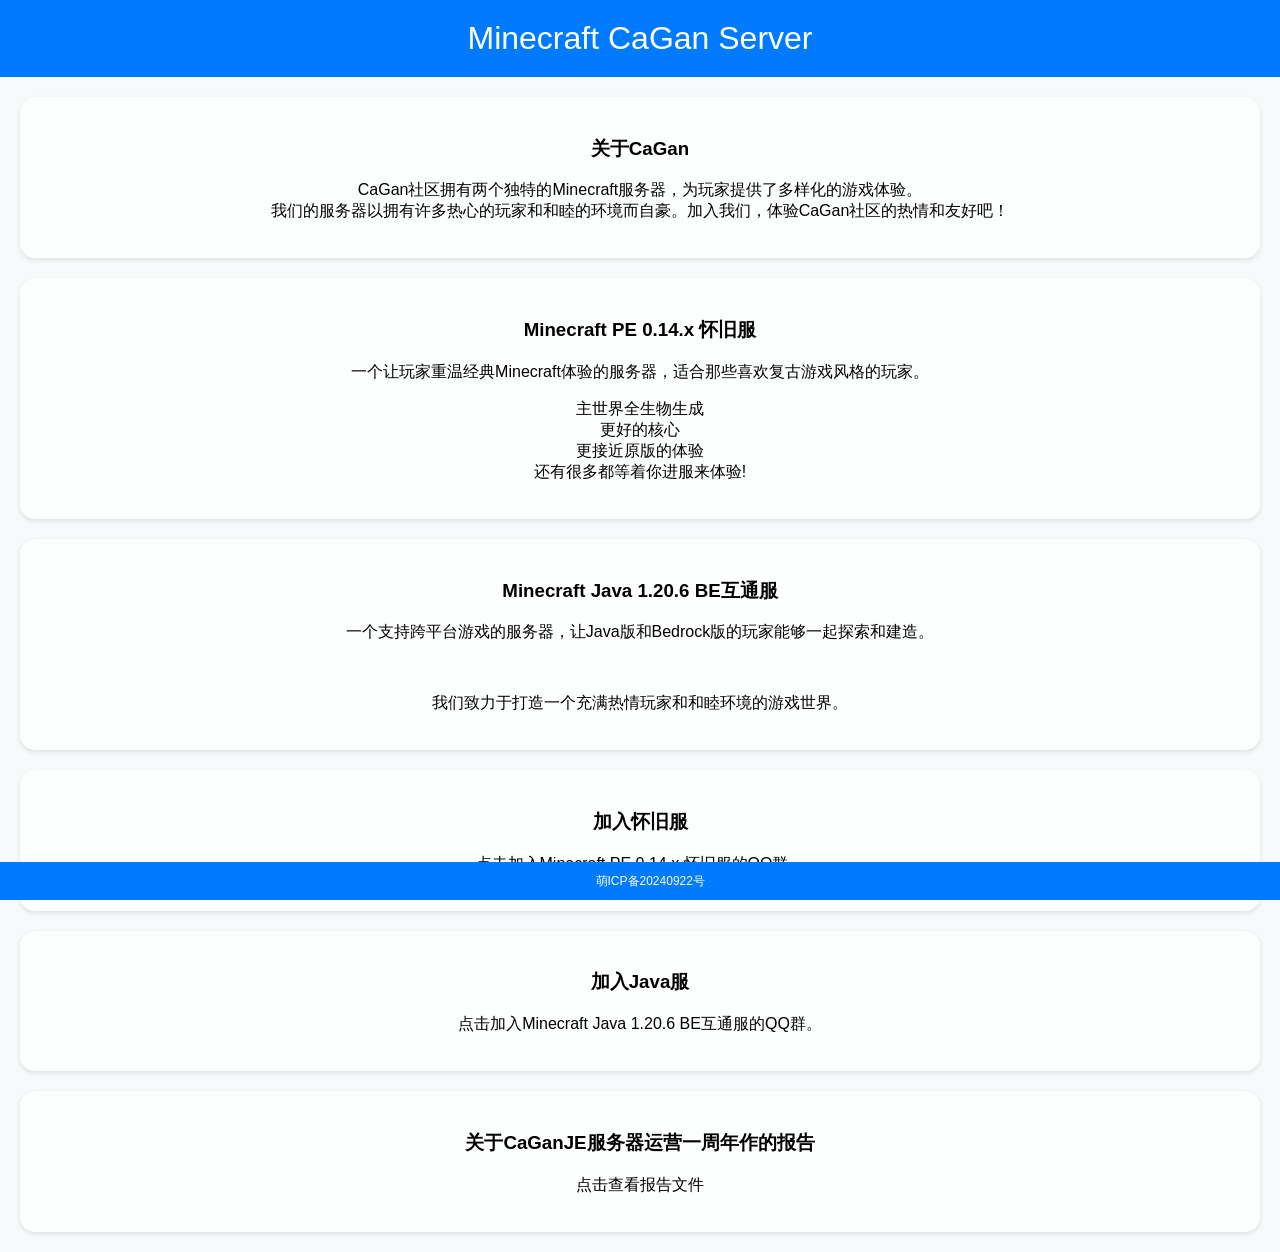
==== index.html @ d25e3eae "更新 index.html" ====
<!DOCTYPE html>
<html lang="zh">
  <head>
    <meta charset="UTF-8" />
    <meta
      name="keywords"
      content="CaGan
   ,CaGan官网,Minecraft,我的世界,Minecraft0.14,Minecraft1.20"
    />
    <meta
      name="description"
      content="Minecraft 0.14 1.20CaGan服务器官网! QQ群626057534"
    />
    <meta name="author" content="Cake(3428353923)" />
    <title>Minecraft CaGan Server!</title>
    <meta name="viewport" content="width=device-width, initial-scale=1.0" />
    <style>
      body,
      html {
        margin: 0;
        padding: 0;
        font-family: "Arial", sans-serif;
        background: #f8f9fa;
      }
      .header {
        text-align: center;
        padding: 20px 10px;
        background-color: #007bff;
        color: white;
        font-size: 2em;
        transition: transform 0.3s ease;
        margin-bottom: 20px;
      }
      .header:hover {
        transform: scale(1.05);
      }
      .card-container {
        display: flex;
        flex-direction: column;
        align-items: center;
        padding: 0 10px;
      }
      .card {
        width: calc(100% - 20px); /* 减去左右padding */
        margin-bottom: 20px; /* 卡片之间的距离 */
        border-radius: 15px;
        overflow: hidden;
        background-size: cover;
        background-position: center;
        transition: transform 0.3s ease, box-shadow 0.3s ease;
        box-shadow: 0 2px 5px rgba(0, 0, 0, 0.1);
      }
      .card:hover {
        transform: translateY(-5px);
        box-shadow: 0 6px 12px rgba(0, 0, 0, 0.2);
      }
      .card-content {
        padding: 20px;
        background-color: rgba(255, 255, 255, 0.8);
        border-radius: 15px;
        text-align: center;
      }
      .footer {
        width: 100%;
        text-align: center;
        padding: 10px 0;
        background: #007bff;
        color: white;
        position: fixed;
        bottom: 0;
        left: 0;
      }
      .footer p {
        margin: 0;
        font-size: 0.8em;
      }
    </style>
  </head>
  <body>
    <div class="header">Minecraft CaGan Server</div>
    <div class="card-container">
      <div class="card" style="background-image: url('1.png')">
        <div class="card-content">
          <h3 class="card-title">关于CaGan</h3>
          <p>
            CaGan社区拥有两个独特的Minecraft服务器，为玩家提供了多样化的游戏体验。
            <br />
            我们的服务器以拥有许多热心的玩家和和睦的环境而自豪。加入我们，体验CaGan社区的热情和友好吧！
          </p>
        </div>
      </div>
      <div class="card" style="background-image: url('2.png')">
        <div class="card-content">
          <h3 class="card-title">Minecraft PE 0.14.x 怀旧服</h3>
          <p>
            一个让玩家重温经典Minecraft体验的服务器，适合那些喜欢复古游戏风格的玩家。
          </p>
          <p>
            主世界全生物生成
            <br />
            更好的核心
            <br />
            更接近原版的体验
            <br />
            还有很多都等着你进服来体验!
          </p>
        </div>
      </div>
      <div class="card" style="background-image: url('3.png')">
        <div class="card-content">
          <h3 class="card-title">Minecraft Java 1.20.6 BE互通服</h3>
          <p>
            一个支持跨平台游戏的服务器，让Java版和Bedrock版的玩家能够一起探索和建造。
          </p>
          <br />
          <p>我们致力于打造一个充满热情玩家和和睦环境的游戏世界。</p>
        </div>
      </div>
      <div
        class="card"
        onclick="window.open('https://qm.qq.com/q/kLUZyuHzhe', '_blank')"
        style="cursor: pointer"
        style="background-image: url('4.png')"
      >
        <div class="card-content">
          <h3 class="card-title">加入怀旧服</h3>
          <p>点击加入Minecraft PE 0.14.x 怀旧服的QQ群。</p>
        </div>
      </div>
      <div
        class="card"
        onclick="window.open('https://qm.qq.com/q/yhhEUONMXu', '_blank')"
        style="cursor: pointer"
        style="background-image: url('5.png')"
      >
        <div class="card-content">
          <h3 class="card-title">加入Java服</h3>
          <p>点击加入Minecraft Java 1.20.6 BE互通服的QQ群。</p>
        </div>
      </div>
      <div
        class="card"
        onclick="window.open('https://cake233.lanzout.com/iIODA2m33fwd')"
        style="cursor: pointer"
        style="background-image: url('6.png')"
      >
        <div class="card-content">
          <h3 class="card-title">关于CaGanJE服务器运营一周年作的报告</h3>
          <p>点击查看报告文件</p>
        </div>
      </div>
    </div>
    <div class="footer">
      <a
        href="https://icp.gov.moe/?keyword=20240922"
        target="_blank"
        style="text-decoration: none"
        rel="noopener"
      >
        <img
          src="icon.png"
          style="width: 16px; height: 16px; vertical-align: middle"
        />
        <span style="color: white; font-size: 12px; vertical-align: middle"
          >萌ICP备20240922号</span
        >
      </a>
    </div>
  </body>
</html>
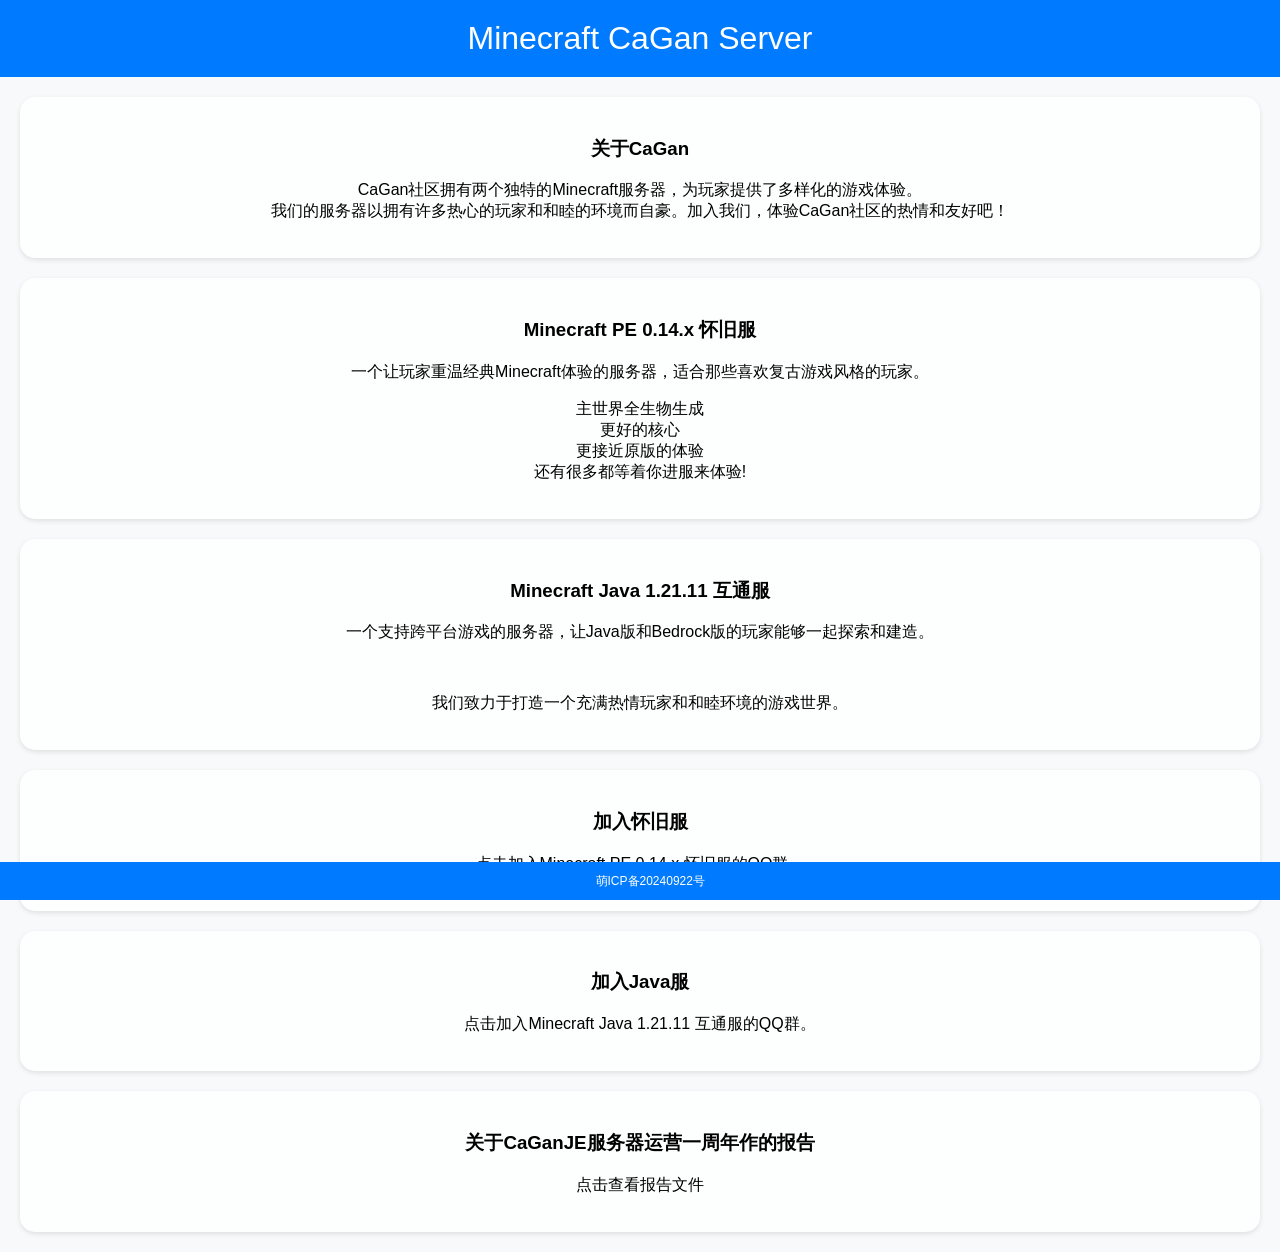
==== commit 4942059e: "Add files via upload" ====
--- a/index.html
+++ b/index.html
@@ -108,7 +108,7 @@
       </div>
       <div class="card" style="background-image: url('3.png')">
         <div class="card-content">
-          <h3 class="card-title">Minecraft Java 1.20.6 BE互通服</h3>
+          <h3 class="card-title">Minecraft Java 1.21.11 互通服</h3>
           <p>
             一个支持跨平台游戏的服务器，让Java版和Bedrock版的玩家能够一起探索和建造。
           </p>
@@ -135,7 +135,7 @@
       >
         <div class="card-content">
           <h3 class="card-title">加入Java服</h3>
-          <p>点击加入Minecraft Java 1.20.6 BE互通服的QQ群。</p>
+          <p>点击加入Minecraft Java 1.21.11 互通服的QQ群。</p>
         </div>
       </div>
       <div
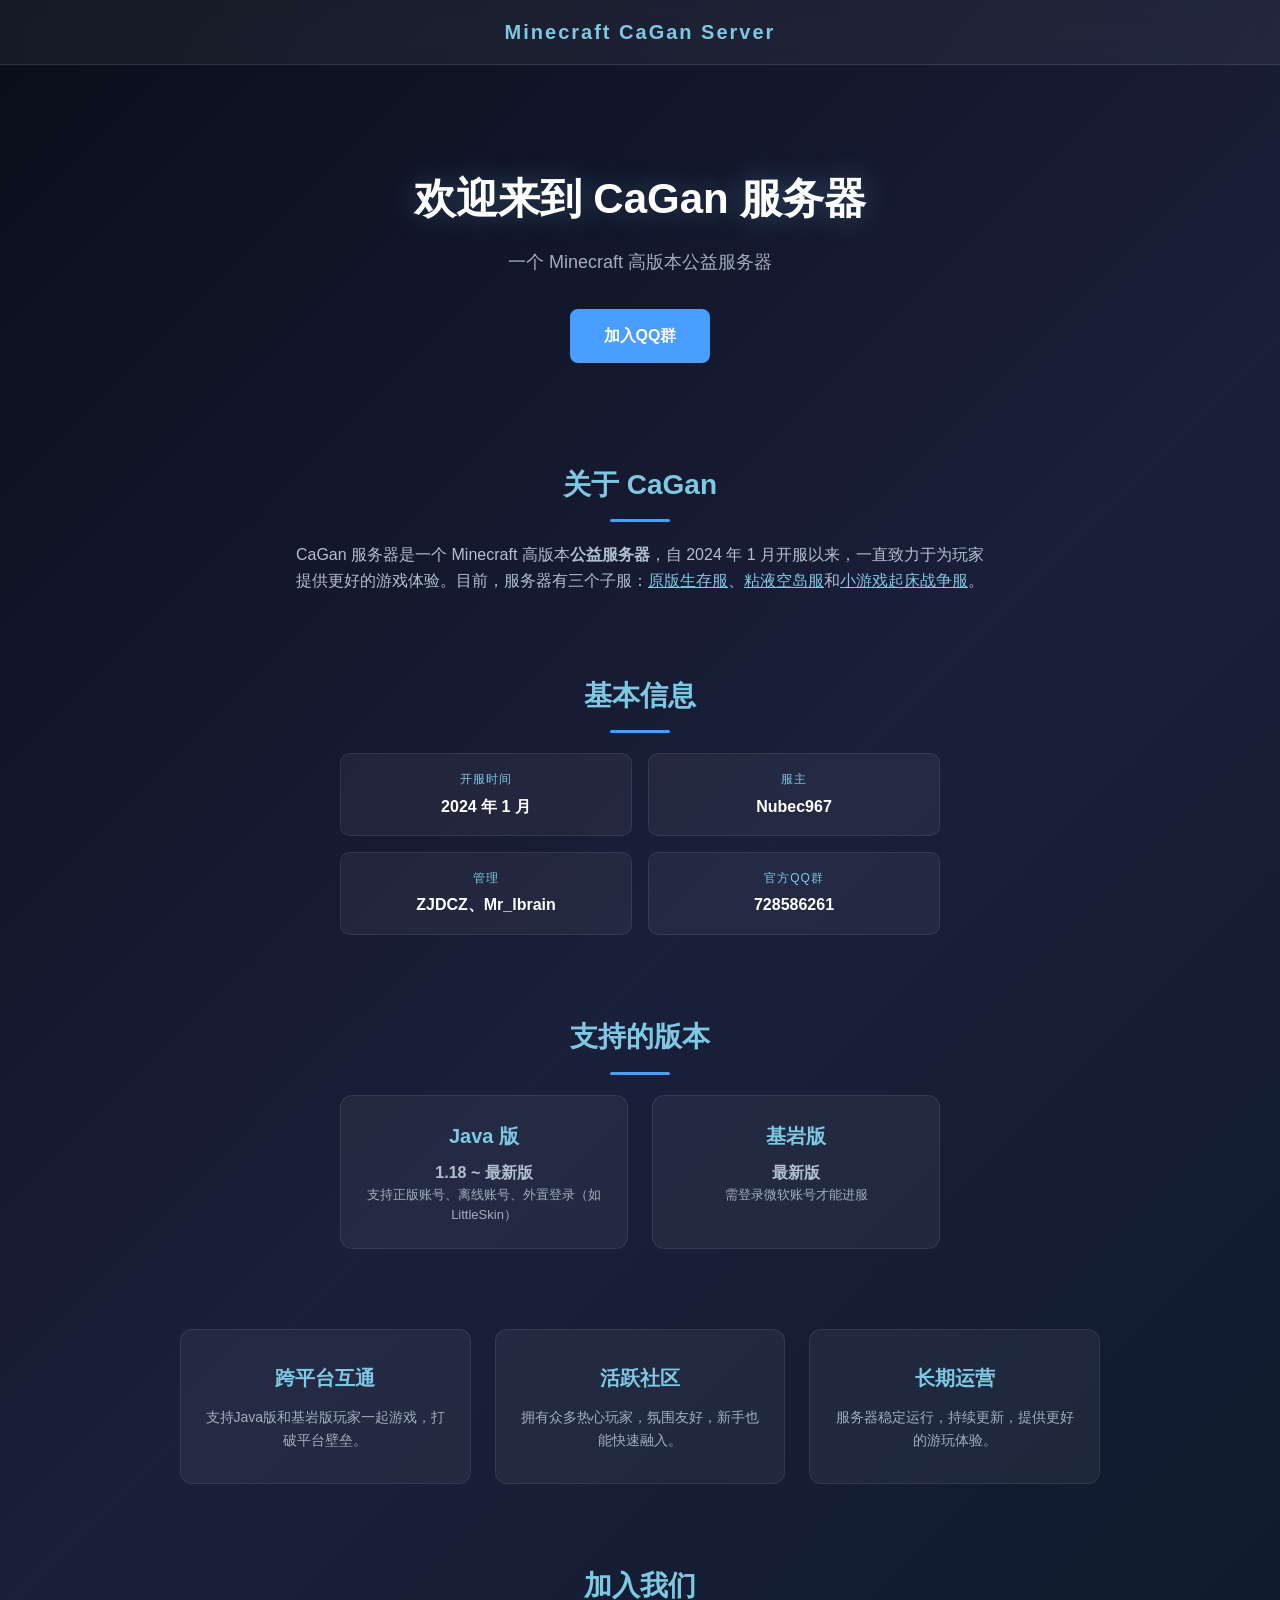
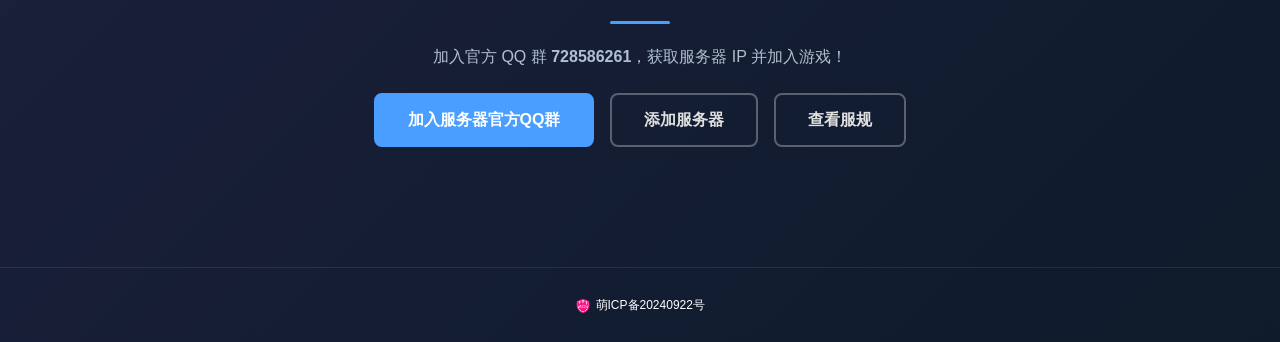
==== commit c2514a91: "Init Commit" ====
--- a/index.html
+++ b/index.html
@@ -1,170 +1,106 @@
 <!DOCTYPE html>
 <html lang="zh">
-  <head>
+
+<head>
     <meta charset="UTF-8" />
-    <meta
-      name="keywords"
-      content="CaGan
-   ,CaGan官网,Minecraft,我的世界,Minecraft0.14,Minecraft1.20"
-    />
-    <meta
-      name="description"
-      content="Minecraft 0.14 1.20CaGan服务器官网! QQ群626057534"
-    />
-    <meta name="author" content="Cake(3428353923)" />
-    <title>Minecraft CaGan Server!</title>
+    <meta name="keywords" content="CaGan,CaGan官网,Minecraft,我的世界,高版本服务器" />
+    <meta name="description" content="Minecraft CaGan 高版本服务器官网" />
+    <meta name="author" content="Dan_Evan" />
+    <meta name="robots" content="index,follow" />
     <meta name="viewport" content="width=device-width, initial-scale=1.0" />
-    <style>
-      body,
-      html {
-        margin: 0;
-        padding: 0;
-        font-family: "Arial", sans-serif;
-        background: #f8f9fa;
-      }
-      .header {
-        text-align: center;
-        padding: 20px 10px;
-        background-color: #007bff;
-        color: white;
-        font-size: 2em;
-        transition: transform 0.3s ease;
-        margin-bottom: 20px;
-      }
-      .header:hover {
-        transform: scale(1.05);
-      }
-      .card-container {
-        display: flex;
-        flex-direction: column;
-        align-items: center;
-        padding: 0 10px;
-      }
-      .card {
-        width: calc(100% - 20px); /* 减去左右padding */
-        margin-bottom: 20px; /* 卡片之间的距离 */
-        border-radius: 15px;
-        overflow: hidden;
-        background-size: cover;
-        background-position: center;
-        transition: transform 0.3s ease, box-shadow 0.3s ease;
-        box-shadow: 0 2px 5px rgba(0, 0, 0, 0.1);
-      }
-      .card:hover {
-        transform: translateY(-5px);
-        box-shadow: 0 6px 12px rgba(0, 0, 0, 0.2);
-      }
-      .card-content {
-        padding: 20px;
-        background-color: rgba(255, 255, 255, 0.8);
-        border-radius: 15px;
-        text-align: center;
-      }
-      .footer {
-        width: 100%;
-        text-align: center;
-        padding: 10px 0;
-        background: #007bff;
-        color: white;
-        position: fixed;
-        bottom: 0;
-        left: 0;
-      }
-      .footer p {
-        margin: 0;
-        font-size: 0.8em;
-      }
-    </style>
-  </head>
-  <body>
+    <link rel="icon" href="favicon.ico" type="image/x-icon" />
+    <link type="text/css" href="style.css" rel="stylesheet" />
+    <link rel="stylesheet" href="https://font.sec.miui.com/font/css?family=MiSans:400,700:MiSans" />
+    <title>Minecraft CaGan Server</title>
+</head>
+
+<body>
     <div class="header">Minecraft CaGan Server</div>
-    <div class="card-container">
-      <div class="card" style="background-image: url('1.png')">
-        <div class="card-content">
-          <h3 class="card-title">关于CaGan</h3>
-          <p>
-            CaGan社区拥有两个独特的Minecraft服务器，为玩家提供了多样化的游戏体验。
-            <br />
-            我们的服务器以拥有许多热心的玩家和和睦的环境而自豪。加入我们，体验CaGan社区的热情和友好吧！
-          </p>
+
+    <div class="container">
+        <div class="hero">
+            <h1>欢迎来到 CaGan 服务器</h1>
+            <p>一个 Minecraft 高版本公益服务器</p>
+            <div class="hero-buttons">
+                <a href="https://qm.qq.com/q/yhhEUONMXu" class="btn" target="_blank">加入QQ群</a>
+            </div>
         </div>
-      </div>
-      <div class="card" style="background-image: url('2.png')">
-        <div class="card-content">
-          <h3 class="card-title">Minecraft PE 0.14.x 怀旧服</h3>
-          <p>
-            一个让玩家重温经典Minecraft体验的服务器，适合那些喜欢复古游戏风格的玩家。
-          </p>
-          <p>
-            主世界全生物生成
-            <br />
-            更好的核心
-            <br />
-            更接近原版的体验
-            <br />
-            还有很多都等着你进服来体验!
-          </p>
+
+        <div class="section">
+            <h2 class="section-title">关于 CaGan</h2>
+            <p>CaGan 服务器是一个 Minecraft 高版本<strong>公益服务器</strong>，自 2024 年 1 月开服以来，一直致力于为玩家提供更好的游戏体验。目前，服务器有三个子服：<a href="docs/sub.html#sub1" style="color: #7ec8e3;">原版生存服</a>、<a href="docs/sub.html#sub2" style="color: #7ec8e3;">粘液空岛服</a>和<a href="docs/sub.html#sub3" style="color: #7ec8e3;">小游戏起床战争服</a>。</p>
         </div>
-      </div>
-      <div class="card" style="background-image: url('3.png')">
-        <div class="card-content">
-          <h3 class="card-title">Minecraft Java 1.21.11 互通服</h3>
-          <p>
-            一个支持跨平台游戏的服务器，让Java版和Bedrock版的玩家能够一起探索和建造。
-          </p>
-          <br />
-          <p>我们致力于打造一个充满热情玩家和和睦环境的游戏世界。</p>
+
+        <div class="section">
+            <h2 class="section-title">基本信息</h2>
+            <div class="info-grid">
+                <div class="info-item">
+                    <span class="info-label">开服时间</span>
+                    <span class="info-value">2024 年 1 月</span>
+                </div>
+                <div class="info-item">
+                    <span class="info-label">服主</span>
+                    <span class="info-value">Nubec967</span>
+                </div>
+                <div class="info-item">
+                    <span class="info-label">管理</span>
+                    <span class="info-value">ZJDCZ、Mr_lbrain</span>
+                </div>
+                <div class="info-item">
+                    <span class="info-label">官方QQ群</span>
+                    <span class="info-value">728586261</span>
+                </div>
+            </div>
         </div>
-      </div>
-      <div
-        class="card"
-        onclick="window.open('https://qm.qq.com/q/kLUZyuHzhe', '_blank')"
-        style="cursor: pointer"
-        style="background-image: url('4.png')"
-      >
-        <div class="card-content">
-          <h3 class="card-title">加入怀旧服</h3>
-          <p>点击加入Minecraft PE 0.14.x 怀旧服的QQ群。</p>
+
+        <div class="section">
+            <h2 class="section-title">支持的版本</h2>
+            <div class="version-grid">
+                <div class="version-card">
+                    <h3>Java 版</h3>
+                    <p>1.18 ~ 最新版</p>
+                    <p class="version-desc">支持正版账号、离线账号、外置登录（如 LittleSkin）</p>
+                </div>
+                <div class="version-card">
+                    <h3>基岩版</h3>
+                    <p>最新版</p>
+                    <p class="version-desc">需登录微软账号才能进服</p>
+                </div>
+            </div>
         </div>
-      </div>
-      <div
-        class="card"
-        onclick="window.open('https://qm.qq.com/q/yhhEUONMXu', '_blank')"
-        style="cursor: pointer"
-        style="background-image: url('5.png')"
-      >
-        <div class="card-content">
-          <h3 class="card-title">加入Java服</h3>
-          <p>点击加入Minecraft Java 1.21.11 互通服的QQ群。</p>
+
+        <div class="features">
+            <div class="feature-card">
+                <h3>跨平台互通</h3>
+                <p>支持Java版和基岩版玩家一起游戏，打破平台壁垒。</p>
+            </div>
+            <div class="feature-card">
+                <h3>活跃社区</h3>
+                <p>拥有众多热心玩家，氛围友好，新手也能快速融入。</p>
+            </div>
+            <div class="feature-card">
+                <h3>长期运营</h3>
+                <p>服务器稳定运行，持续更新，提供更好的游玩体验。</p>
+            </div>
         </div>
-      </div>
-      <div
-        class="card"
-        onclick="window.open('https://cake233.lanzout.com/iIODA2m33fwd')"
-        style="cursor: pointer"
-        style="background-image: url('6.png')"
-      >
-        <div class="card-content">
-          <h3 class="card-title">关于CaGanJE服务器运营一周年作的报告</h3>
-          <p>点击查看报告文件</p>
+
+        <div class="section">
+            <h2 class="section-title">加入我们</h2>
+            <p>加入官方 QQ 群 <strong>728586261</strong>，获取服务器 IP 并加入游戏！</p>
+            <div class="join-buttons">
+                <a href="https://qm.qq.com/q/yhhEUONMXu" class="btn" target="_blank">加入服务器官方QQ群</a>
+                <a href="docs/add.html" class="btn btn-outline">添加服务器</a>
+                <a href="docs/rules.html" class="btn btn-outline">查看服规</a>
+            </div>
         </div>
-      </div>
     </div>
+
     <div class="footer">
-      <a
-        href="https://icp.gov.moe/?keyword=20240922"
-        target="_blank"
-        style="text-decoration: none"
-        rel="noopener"
-      >
-        <img
-          src="icon.png"
-          style="width: 16px; height: 16px; vertical-align: middle"
-        />
-        <span style="color: white; font-size: 12px; vertical-align: middle"
-          >萌ICP备20240922号</span
-        >
-      </a>
+        <a href="https://icp.gov.moe/?keyword=20240922" target="_blank" style="text-decoration: none" rel="noopener">
+            <img src="icon/icon.png" style="width: 16px; height: 16px; vertical-align: middle" />
+            <span style="color: white; font-size: 12px; vertical-align: middle">萌ICP备20240922号</span>
+        </a>
     </div>
-  </body>
-</html>
+</body>
+
+</html>
--- a/style.css
+++ b/style.css
@@ -0,0 +1,421 @@
+* {
+    margin: 0;
+    padding: 0;
+    box-sizing: border-box;
+}
+
+body {
+    font-family: "MiSans", -apple-system, BlinkMacSystemFont, "Segoe UI", Roboto, sans-serif;
+    background: linear-gradient(135deg, #0a0e1a 0%, #1a1f3a 50%, #0d1b2a 100%);
+    color: #e0e0e0;
+    min-height: 100vh;
+    line-height: 1.6;
+}
+
+/* Header */
+.header {
+    background: rgba(255, 255, 255, 0.05);
+    backdrop-filter: blur(10px);
+    padding: 16px 24px;
+    text-align: center;
+    font-size: 20px;
+    font-weight: 700;
+    color: #7ec8e3;
+    letter-spacing: 2px;
+    border-bottom: 1px solid rgba(255, 255, 255, 0.1);
+    position: sticky;
+    top: 0;
+    z-index: 100;
+}
+
+/* Container */
+.container {
+    max-width: 960px;
+    margin: 0 auto;
+    padding: 40px 20px;
+}
+
+/* Hero */
+.hero {
+    text-align: center;
+    padding: 60px 20px;
+}
+
+.hero h1 {
+    font-size: 42px;
+    color: #ffffff;
+    margin-bottom: 16px;
+    text-shadow: 0 0 30px rgba(126, 200, 227, 0.3);
+}
+
+.hero p {
+    font-size: 18px;
+    color: #a0b0c0;
+    margin-bottom: 32px;
+}
+
+.hero-buttons {
+    display: flex;
+    gap: 16px;
+    justify-content: center;
+    flex-wrap: wrap;
+}
+
+/* Buttons */
+.btn {
+    display: inline-block;
+    padding: 12px 32px;
+    border-radius: 8px;
+    font-size: 16px;
+    font-weight: 600;
+    text-decoration: none;
+    cursor: pointer;
+    transition: all 0.3s ease;
+    background: #4a9eff;
+    color: #fff;
+    border: 2px solid #4a9eff;
+}
+
+.btn:hover {
+    background: #3a8eef;
+    border-color: #3a8eef;
+    transform: translateY(-2px);
+    box-shadow: 0 6px 20px rgba(74, 158, 255, 0.3);
+}
+
+.btn-outline {
+    background: transparent;
+    border-color: rgba(255, 255, 255, 0.3);
+    color: #e0e0e0;
+}
+
+.btn-outline:hover {
+    background: rgba(255, 255, 255, 0.1);
+    border-color: rgba(255, 255, 255, 0.5);
+    box-shadow: 0 6px 20px rgba(255, 255, 255, 0.1);
+}
+
+/* Info Grid */
+.info-grid {
+    display: grid;
+    grid-template-columns: repeat(2, 1fr);
+    gap: 16px;
+    max-width: 600px;
+    margin: 0 auto;
+}
+
+.info-item {
+    background: rgba(255, 255, 255, 0.05);
+    border: 1px solid rgba(255, 255, 255, 0.08);
+    border-radius: 10px;
+    padding: 16px 20px;
+    display: flex;
+    flex-direction: column;
+    gap: 4px;
+}
+
+.info-label {
+    font-size: 12px;
+    color: #7ec8e3;
+    text-transform: uppercase;
+    letter-spacing: 1px;
+}
+
+.info-value {
+    font-size: 16px;
+    color: #ffffff;
+    font-weight: 600;
+}
+
+/* Version Grid */
+.version-grid {
+    display: grid;
+    grid-template-columns: repeat(2, 1fr);
+    gap: 24px;
+    max-width: 600px;
+    margin: 0 auto;
+}
+
+.version-card {
+    background: rgba(255, 255, 255, 0.05);
+    border: 1px solid rgba(255, 255, 255, 0.08);
+    border-radius: 12px;
+    padding: 24px 20px;
+    text-align: center;
+    transition: all 0.3s ease;
+}
+
+.version-card:hover {
+    transform: translateY(-4px);
+    border-color: rgba(74, 158, 255, 0.3);
+    box-shadow: 0 8px 30px rgba(74, 158, 255, 0.15);
+}
+
+.version-card h3 {
+    font-size: 20px;
+    color: #7ec8e3;
+    margin-bottom: 8px;
+}
+
+.version-card p {
+    font-size: 16px;
+    color: #ffffff;
+    font-weight: 600;
+    margin-bottom: 8px;
+}
+
+.version-desc {
+    font-size: 13px !important;
+    color: #a0b0c0 !important;
+    font-weight: 400 !important;
+    line-height: 1.5;
+}
+
+/* Section */
+.section {
+    text-align: center;
+    padding: 40px 0;
+}
+
+.section-title {
+    font-size: 28px;
+    color: #7ec8e3;
+    margin-bottom: 20px;
+    position: relative;
+    display: inline-block;
+}
+
+.section-title::after {
+    content: "";
+    display: block;
+    width: 60px;
+    height: 3px;
+    background: #4a9eff;
+    margin: 12px auto 0;
+    border-radius: 2px;
+}
+
+.section p {
+    font-size: 16px;
+    color: #b0c0d0;
+    max-width: 700px;
+    margin: 0 auto;
+}
+
+/* Features */
+.features {
+    display: grid;
+    grid-template-columns: repeat(3, 1fr);
+    gap: 24px;
+    padding: 40px 0;
+}
+
+.feature-card {
+    background: rgba(255, 255, 255, 0.05);
+    border: 1px solid rgba(255, 255, 255, 0.08);
+    border-radius: 12px;
+    padding: 32px 20px;
+    text-align: center;
+    transition: all 0.3s ease;
+}
+
+.feature-card:hover {
+    transform: translateY(-4px);
+    border-color: rgba(74, 158, 255, 0.3);
+    box-shadow: 0 8px 30px rgba(74, 158, 255, 0.15);
+}
+
+.feature-card h3 {
+    font-size: 20px;
+    color: #7ec8e3;
+    margin-bottom: 12px;
+}
+
+.feature-card p {
+    font-size: 14px;
+    color: #a0b0c0;
+    line-height: 1.6;
+}
+
+/* Rules Content */
+.rules-content {
+    text-align: left;
+    max-width: 800px;
+    margin: 0 auto;
+    background: rgba(255, 255, 255, 0.03);
+    border: 1px solid rgba(255, 255, 255, 0.08);
+    border-radius: 12px;
+    padding: 28px 32px;
+}
+
+.rules-content > ol {
+    list-style: none;
+    counter-reset: rule-counter;
+    padding-left: 0;
+    display: flex;
+    flex-direction: column;
+    gap: 10px;
+}
+
+.rules-content > ol > li {
+    counter-increment: rule-counter;
+    font-size: 15px;
+    color: #c0d0e0;
+    line-height: 1.7;
+    padding: 8px 0 8px 40px;
+    position: relative;
+}
+
+.rules-content > ol > li::before {
+    content: counter(rule-counter) ".";
+    position: absolute;
+    left: 0;
+    top: 8px;
+    font-weight: 700;
+    color: #4a9eff;
+    font-size: 16px;
+}
+
+.rules-content ol ol {
+    margin-top: 8px;
+    gap: 6px;
+    padding-left: 24px;
+}
+
+.rules-content ol ol li {
+    font-size: 14px;
+    color: #a0b0c0;
+    line-height: 1.6;
+    padding: 2px 0;
+}
+
+/* Join Buttons */
+.join-buttons {
+    display: flex;
+    gap: 16px;
+    justify-content: center;
+    flex-wrap: wrap;
+    margin-top: 24px;
+}
+
+/* Step Content */
+.step-content {
+    text-align: left;
+    max-width: 800px;
+    margin: 0 auto;
+}
+
+.step-content > p {
+    font-size: 16px;
+    color: #b0c0d0;
+    line-height: 1.8;
+}
+
+.sub-step {
+    margin-top: 24px;
+    padding: 20px 24px;
+    background: rgba(255, 255, 255, 0.03);
+    border: 1px solid rgba(255, 255, 255, 0.08);
+    border-radius: 12px;
+}
+
+.sub-step h3 {
+    font-size: 18px;
+    color: #7ec8e3;
+    margin-bottom: 12px;
+}
+
+/* Sub Intro */
+.sub-intro {
+    text-align: left;
+    max-width: 800px;
+    margin: 0 auto;
+    background: rgba(255, 255, 255, 0.03);
+    border: 1px solid rgba(255, 255, 255, 0.08);
+    border-radius: 12px;
+    padding: 28px 32px;
+}
+
+.sub-intro p {
+    font-size: 16px;
+    color: #b0c0d0;
+    line-height: 1.8;
+}
+
+.sub-intro ul {
+    padding-left: 24px;
+    display: flex;
+    flex-direction: column;
+    gap: 6px;
+    margin: 12px 0;
+}
+
+.sub-intro ul li {
+    font-size: 15px;
+    color: #c0d0e0;
+    line-height: 1.7;
+    padding: 2px 0;
+    list-style: disc;
+}
+
+.sub-intro ul li::marker {
+    color: #4a9eff;
+}
+
+.instruction-list {
+    padding-left: 24px;
+    display: flex;
+    flex-direction: column;
+    gap: 8px;
+}
+
+.instruction-list li {
+    font-size: 15px;
+    color: #c0d0e0;
+    line-height: 1.7;
+    padding: 2px 0;
+}
+
+.instruction-list li code {
+    background: rgba(74, 158, 255, 0.15);
+    color: #7ec8e3;
+    padding: 2px 8px;
+    border-radius: 4px;
+    font-size: 14px;
+}
+
+/* Footer */
+.footer {
+    text-align: center;
+    padding: 24px;
+    border-top: 1px solid rgba(255, 255, 255, 0.08);
+    margin-top: 40px;
+}
+
+/* Responsive */
+@media (max-width: 768px) {
+    .hero h1 {
+        font-size: 28px;
+    }
+
+    .hero p {
+        font-size: 16px;
+    }
+
+    .features {
+        grid-template-columns: 1fr;
+        gap: 16px;
+    }
+
+    .info-grid {
+        grid-template-columns: 1fr;
+    }
+
+    .version-grid {
+        grid-template-columns: 1fr;
+    }
+
+    .container {
+        padding: 20px 16px;
+    }
+}
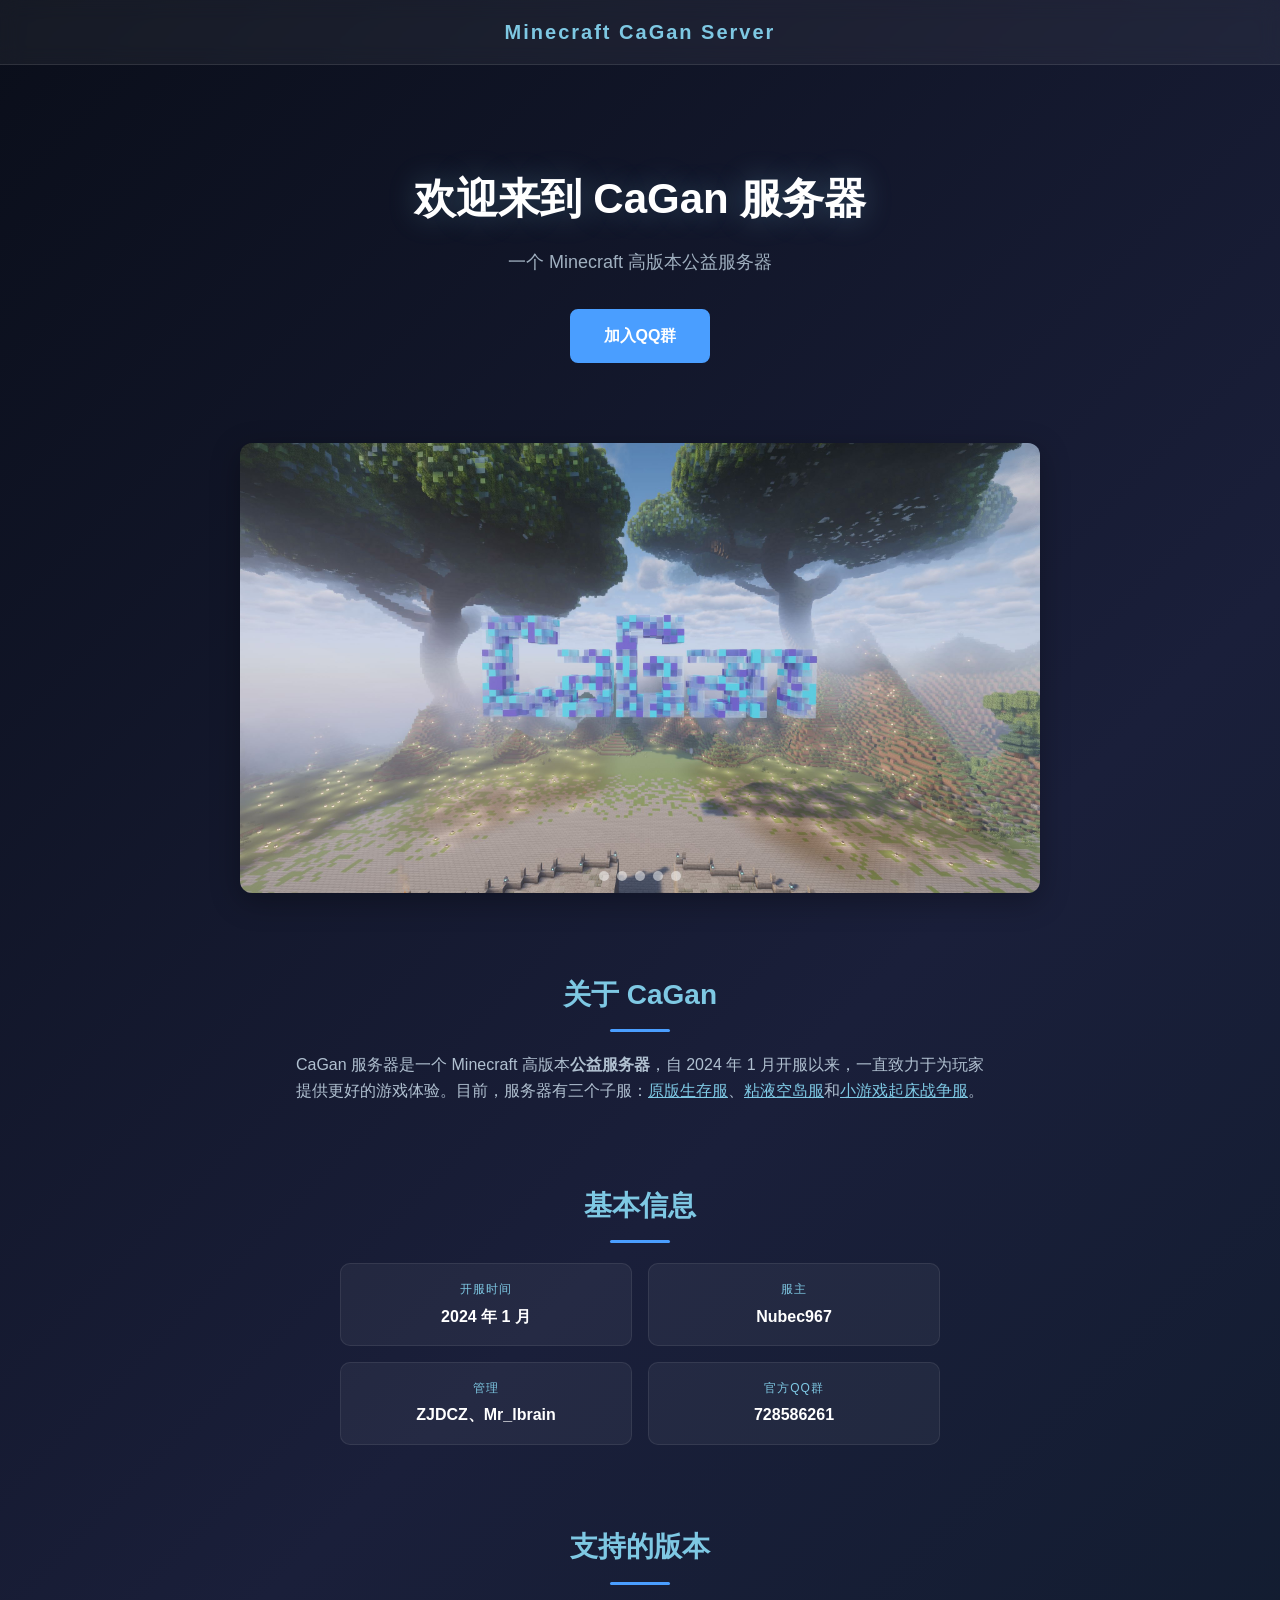
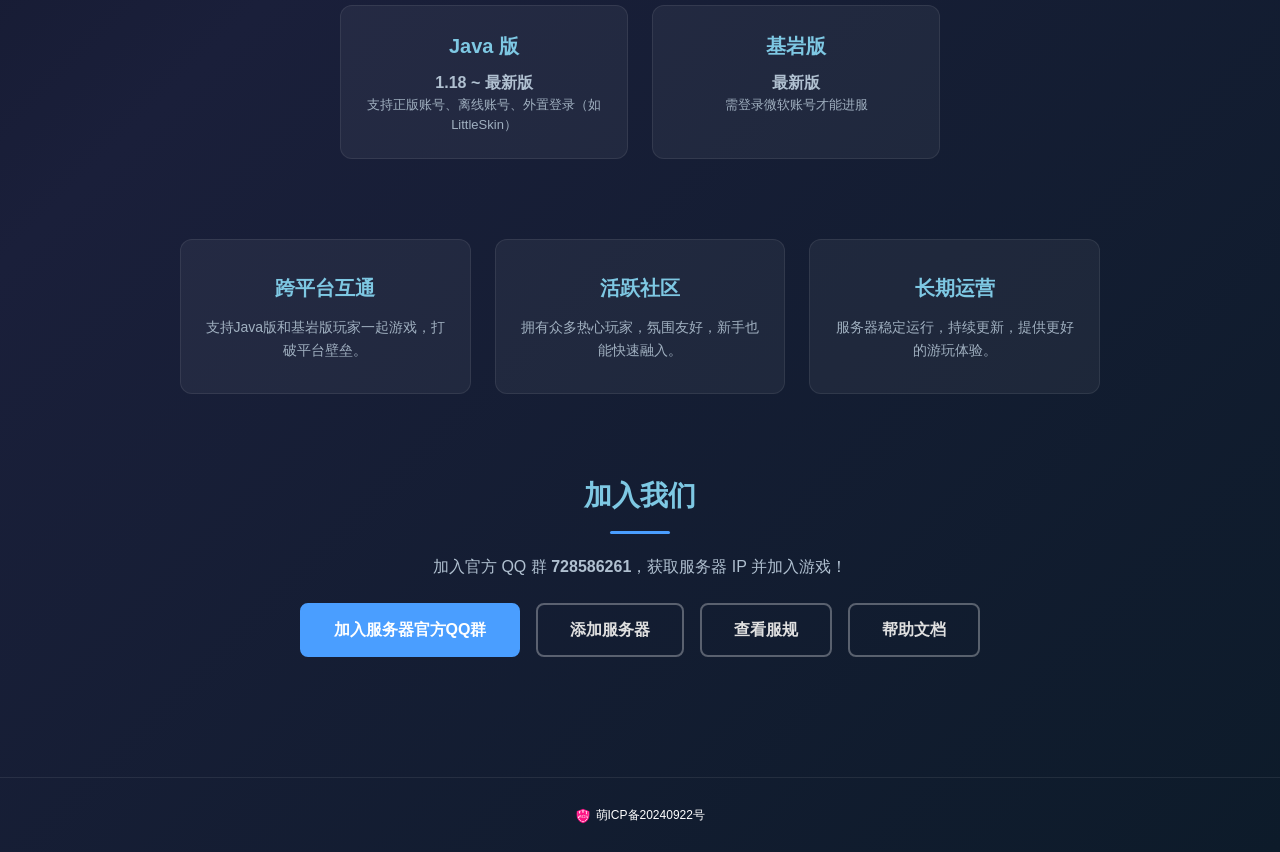
==== commit 12a05503: "Add Pictures and SEO Texts" ====
--- a/index.html
+++ b/index.html
@@ -3,8 +3,8 @@
 
 <head>
     <meta charset="UTF-8" />
-    <meta name="keywords" content="CaGan,CaGan官网,Minecraft,我的世界,高版本服务器" />
-    <meta name="description" content="Minecraft CaGan 高版本服务器官网" />
+    <meta name="keywords" content="CaGan,CaGan官网,Minecraft,我的世界,高版本服务器,公益服务器,Java,基岩版,互通服" />
+    <meta name="description" content="Minecraft CaGan 高版本 Java 基岩互通公益服务器官网 - 原版生存服、粘液空岛服、小游戏起床战争服" />
     <meta name="author" content="Dan_Evan" />
     <meta name="robots" content="index,follow" />
     <meta name="viewport" content="width=device-width, initial-scale=1.0" />
@@ -23,6 +23,36 @@
             <p>一个 Minecraft 高版本公益服务器</p>
             <div class="hero-buttons">
                 <a href="https://qm.qq.com/q/yhhEUONMXu" class="btn" target="_blank">加入QQ群</a>
+            </div>
+        </div>
+
+        <!-- 图片轮播 -->
+        <div class="carousel-section">
+            <div class="carousel">
+                <div class="carousel-track">
+                    <div class="carousel-slide">
+                        <img src="img/2026-08-19_15.51.34.jpg" alt="截图 1" />
+                    </div>
+                    <div class="carousel-slide">
+                        <img src="img/2026-08-18_09.58.34.jpg" alt="截图 2" />
+                    </div>
+                    <div class="carousel-slide">
+                        <img src="img/2026-08-18_09.45.03.jpg" alt="截图 3" />
+                    </div>
+                    <div class="carousel-slide">
+                        <img src="img/2026-08-18_10.00.51.jpg" alt="截图 4" />
+                    </div>
+                    <div class="carousel-slide">
+                        <img src="img/2026-08-18_10.04.48.jpg" alt="截图 5" />
+                    </div>
+                </div>
+                <div class="carousel-dots">
+                    <span class="dot"></span>
+                    <span class="dot"></span>
+                    <span class="dot"></span>
+                    <span class="dot"></span>
+                    <span class="dot"></span>
+                </div>
             </div>
         </div>
 
@@ -91,6 +121,7 @@
                 <a href="https://qm.qq.com/q/yhhEUONMXu" class="btn" target="_blank">加入服务器官方QQ群</a>
                 <a href="docs/add.html" class="btn btn-outline">添加服务器</a>
                 <a href="docs/rules.html" class="btn btn-outline">查看服规</a>
+                <a href="docs/help.html" class="btn btn-outline">帮助文档</a>
             </div>
         </div>
     </div>
--- a/style.css
+++ b/style.css
@@ -311,6 +311,10 @@
     line-height: 1.8;
 }
 
+.step-content .step-buttons {
+    text-align: center;
+}
+
 .sub-step {
     margin-top: 24px;
     padding: 20px 24px;
@@ -384,6 +388,74 @@
     font-size: 14px;
 }
 
+/* Carousel */
+.carousel-section {
+    padding: 20px 0 40px;
+}
+
+.carousel {
+    position: relative;
+    max-width: 800px;
+    margin: 0 auto;
+    overflow: hidden;
+    border-radius: 12px;
+    box-shadow: 0 8px 30px rgba(0, 0, 0, 0.3);
+}
+
+.carousel-track {
+    display: flex;
+    width: 500%;
+    animation: slide 15s infinite;
+}
+
+.carousel-slide {
+    width: 20%;
+    aspect-ratio: 16 / 9;
+    overflow: hidden;
+}
+
+.carousel-slide img {
+    width: 100%;
+    height: 100%;
+    object-fit: cover;
+    display: block;
+}
+
+.carousel-dots {
+    position: absolute;
+    bottom: 12px;
+    left: 50%;
+    transform: translateX(-50%);
+    display: flex;
+    gap: 8px;
+}
+
+.dot {
+    width: 10px;
+    height: 10px;
+    border-radius: 50%;
+    background: rgba(255, 255, 255, 0.5);
+    cursor: pointer;
+    transition: background 0.3s ease;
+}
+
+.carousel-slide:nth-child(1):target ~ .carousel-dots .dot:nth-child(1),
+.carousel-slide:nth-child(2):target ~ .carousel-dots .dot:nth-child(2),
+.carousel-slide:nth-child(3):target ~ .carousel-dots .dot:nth-child(3),
+.carousel-slide:nth-child(4):target ~ .carousel-dots .dot:nth-child(4),
+.carousel-slide:nth-child(5):target ~ .carousel-dots .dot:nth-child(5) {
+    background: #fff;
+}
+
+@keyframes slide {
+    0%, 15% { transform: translateX(0); }
+    20%, 35% { transform: translateX(-20%); }
+    40%, 55% { transform: translateX(-40%); }
+    60%, 75% { transform: translateX(-60%); }
+    80%, 95% { transform: translateX(-80%); }
+    100% { transform: translateX(0); }
+}
+
 /* Footer */
 .footer {
     text-align: center;
@@ -418,4 +490,8 @@
     .container {
         padding: 20px 16px;
     }
+
+    .carousel-section {
+        padding: 10px 0 30px;
+    }
 }
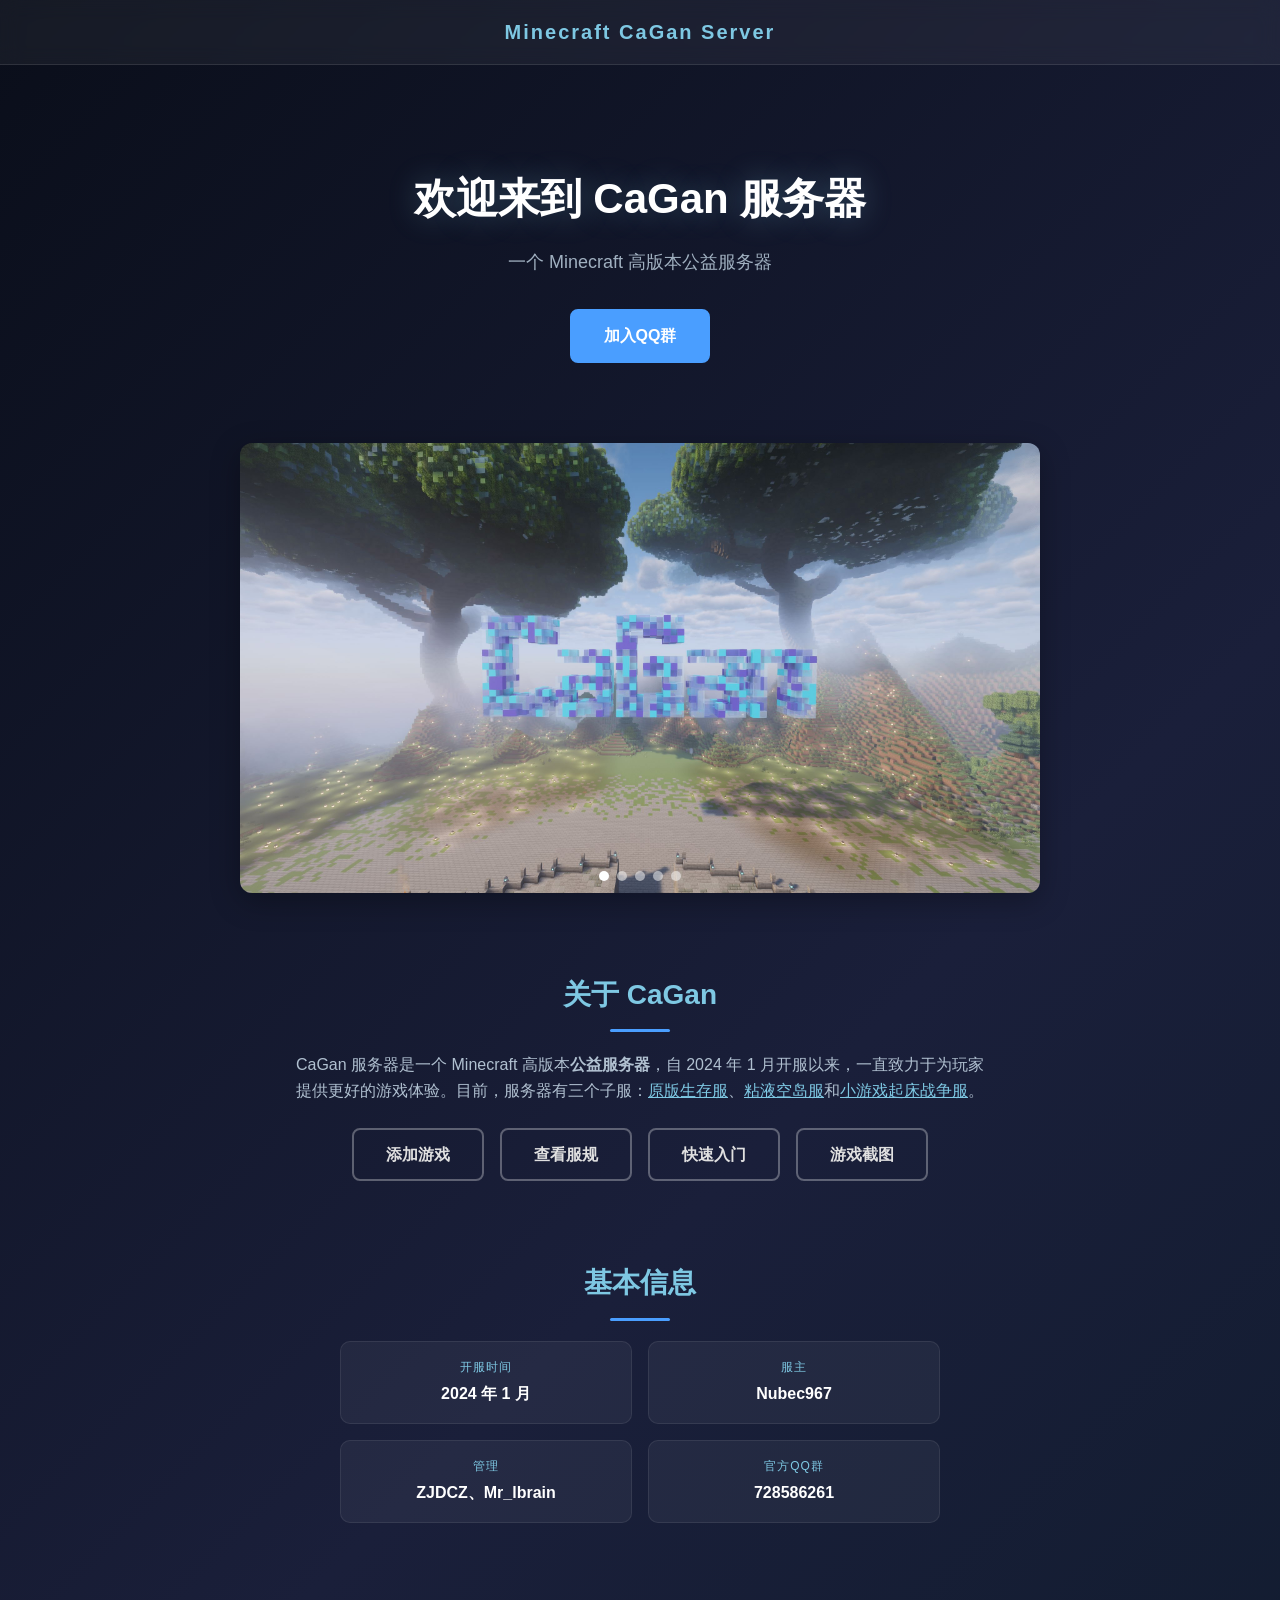
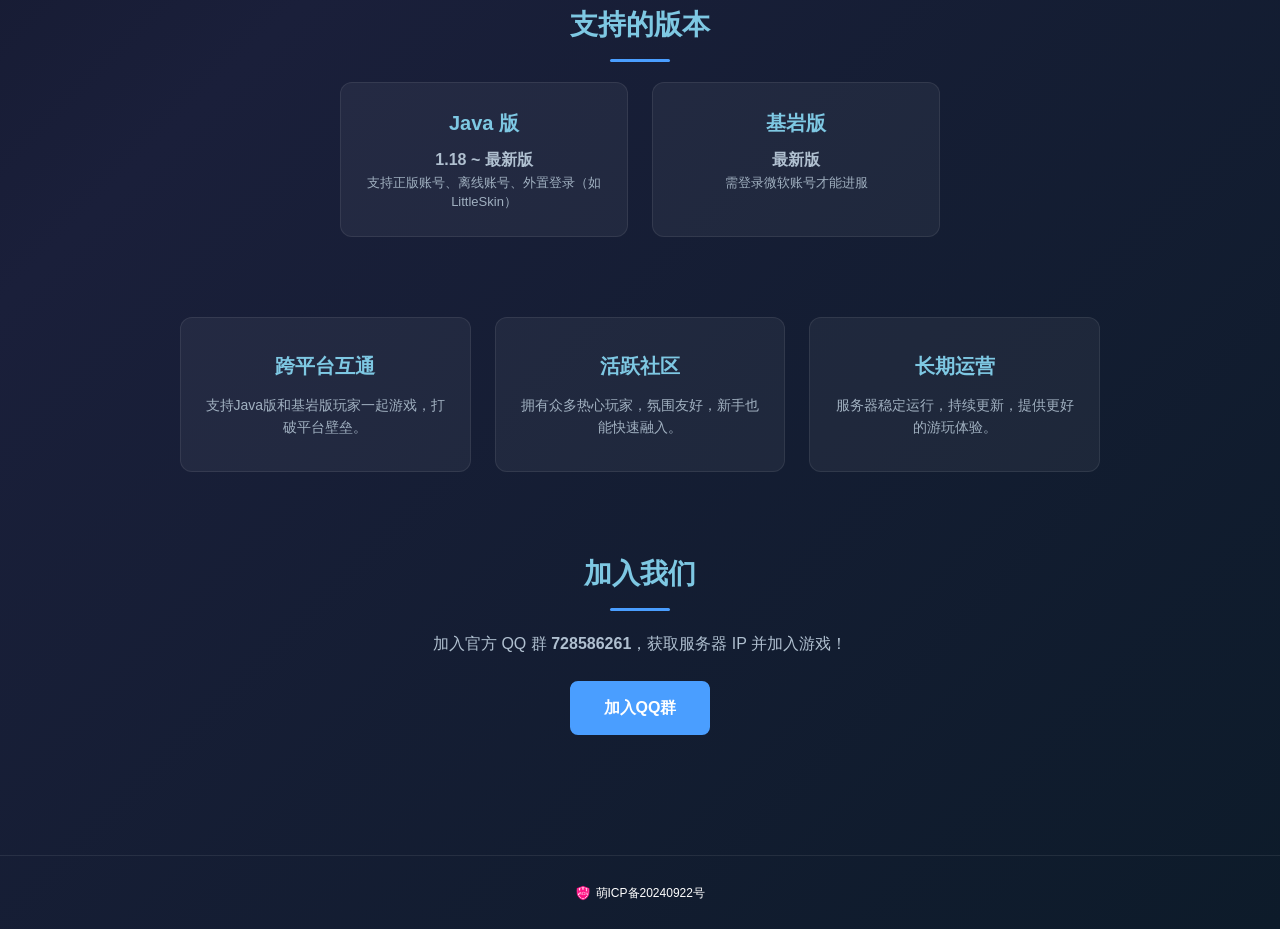
==== commit 02d1b7a5: "Add Pictures and Show Page" ====
--- a/index.html
+++ b/index.html
@@ -59,6 +59,12 @@
         <div class="section">
             <h2 class="section-title">关于 CaGan</h2>
             <p>CaGan 服务器是一个 Minecraft 高版本<strong>公益服务器</strong>，自 2024 年 1 月开服以来，一直致力于为玩家提供更好的游戏体验。目前，服务器有三个子服：<a href="docs/sub.html#sub1" style="color: #7ec8e3;">原版生存服</a>、<a href="docs/sub.html#sub2" style="color: #7ec8e3;">粘液空岛服</a>和<a href="docs/sub.html#sub3" style="color: #7ec8e3;">小游戏起床战争服</a>。</p>
+            <div class="join-buttons" style="margin-top: 24px;">
+                <a href="docs/add.html" class="btn btn-outline">添加游戏</a>
+                <a href="docs/rules.html" class="btn btn-outline">查看服规</a>
+                <a href="docs/help.html" class="btn btn-outline">快速入门</a>
+                <a href="docs/show.html" class="btn btn-outline">游戏截图</a>
+            </div>
         </div>
 
         <div class="section">
@@ -118,10 +124,7 @@
             <h2 class="section-title">加入我们</h2>
             <p>加入官方 QQ 群 <strong>728586261</strong>，获取服务器 IP 并加入游戏！</p>
             <div class="join-buttons">
-                <a href="https://qm.qq.com/q/yhhEUONMXu" class="btn" target="_blank">加入服务器官方QQ群</a>
-                <a href="docs/add.html" class="btn btn-outline">添加服务器</a>
-                <a href="docs/rules.html" class="btn btn-outline">查看服规</a>
-                <a href="docs/help.html" class="btn btn-outline">帮助文档</a>
+                <a href="https://qm.qq.com/q/yhhEUONMXu" class="btn" target="_blank">加入QQ群</a>
             </div>
         </div>
     </div>
@@ -132,6 +135,8 @@
             <span style="color: white; font-size: 12px; vertical-align: middle">萌ICP备20240922号</span>
         </a>
     </div>
+
+    <script src="js/carousel.js"></script>
 </body>
 
 </html>
--- a/style.css
+++ b/style.css
@@ -405,7 +405,7 @@
 .carousel-track {
     display: flex;
     width: 500%;
-    animation: slide 15s infinite;
+    transition: transform 0.5s ease;
 }
 
 .carousel-slide {
@@ -439,21 +439,8 @@
     transition: background 0.3s ease;
 }
 
-.carousel-slide:nth-child(1):target ~ .carousel-dots .dot:nth-child(1),
-.carousel-slide:nth-child(2):target ~ .carousel-dots .dot:nth-child(2),
-.carousel-slide:nth-child(3):target ~ .carousel-dots .dot:nth-child(3),
-.carousel-slide:nth-child(4):target ~ .carousel-dots .dot:nth-child(4),
-.carousel-slide:nth-child(5):target ~ .carousel-dots .dot:nth-child(5) {
+.dot.active {
     background: #fff;
-}
-
-@keyframes slide {
-    0%, 15% { transform: translateX(0); }
-    20%, 35% { transform: translateX(-20%); }
-    40%, 55% { transform: translateX(-40%); }
-    60%, 75% { transform: translateX(-60%); }
-    80%, 95% { transform: translateX(-80%); }
-    100% { transform: translateX(0); }
 }
 
 /* Footer */
@@ -494,4 +481,120 @@
     .carousel-section {
         padding: 10px 0 30px;
     }
+}
+
+/* Gallery */
+.gallery-container {
+    text-align: center;
+}
+
+.gallery-viewer {
+    position: relative;
+    max-width: 900px;
+    margin: 0 auto;
+    background: rgba(0, 0, 0, 0.3);
+    border-radius: 12px;
+    overflow: hidden;
+    aspect-ratio: 16 / 9;
+    display: flex;
+    align-items: center;
+    justify-content: center;
+}
+
+.gallery-viewer img {
+    width: 100%;
+    height: 100%;
+    object-fit: contain;
+    display: block;
+    opacity: 0;
+    transition: opacity 0.4s ease;
+}
+
+.gallery-viewer img.loaded {
+    opacity: 1;
+}
+
+.gallery-nav {
+    display: flex;
+    justify-content: center;
+    align-items: center;
+    gap: 16px;
+    margin-top: 20px;
+}
+
+.gallery-nav button {
+    background: rgba(255, 255, 255, 0.08);
+    border: 1px solid rgba(255, 255, 255, 0.15);
+    color: #e0e0e0;
+    padding: 10px 24px;
+    border-radius: 8px;
+    cursor: pointer;
+    font-size: 16px;
+    font-family: inherit;
+    transition: all 0.3s ease;
+}
+
+.gallery-nav button:hover {
+    background: rgba(255, 255, 255, 0.15);
+    border-color: rgba(74, 158, 255, 0.4);
+}
+
+.gallery-nav button:disabled {
+    opacity: 0.3;
+    cursor: not-allowed;
+}
+
+.gallery-counter {
+    font-size: 14px;
+    color: #a0b0c0;
+    min-width: 80px;
+    text-align: center;
+}
+
+.gallery-dots {
+    display: flex;
+    justify-content: center;
+    gap: 8px;
+    margin-top: 16px;
+    flex-wrap: wrap;
+    max-width: 340px;
+    margin-left: auto;
+    margin-right: auto;
+}
+
+.gallery-dots .dot {
+    width: 34px;
+    height: 34px;
+    border-radius: 50%;
+    background: rgba(255, 255, 255, 0.15);
+    cursor: pointer;
+    transition: all 0.3s ease;
+    border: 1px solid rgba(255, 255, 255, 0.2);
+    color: #a0b0c0;
+    font-size: 13px;
+    font-family: inherit;
+    display: flex;
+    align-items: center;
+    justify-content: center;
+    padding: 0;
+}
+
+.gallery-dots .dot:hover {
+    background: rgba(255, 255, 255, 0.25);
+    border-color: rgba(74, 158, 255, 0.4);
+}
+
+.gallery-dots .dot.active {
+    background: #4a9eff;
+    border-color: #4a9eff;
+    color: #fff;
+}
+
+.gallery-caption {
+    text-align: center;
+    font-size: 15px;
+    color: #b0c0d0;
+    margin-top: 12px;
+    min-height: 24px;
+    padding: 0 16px;
 }
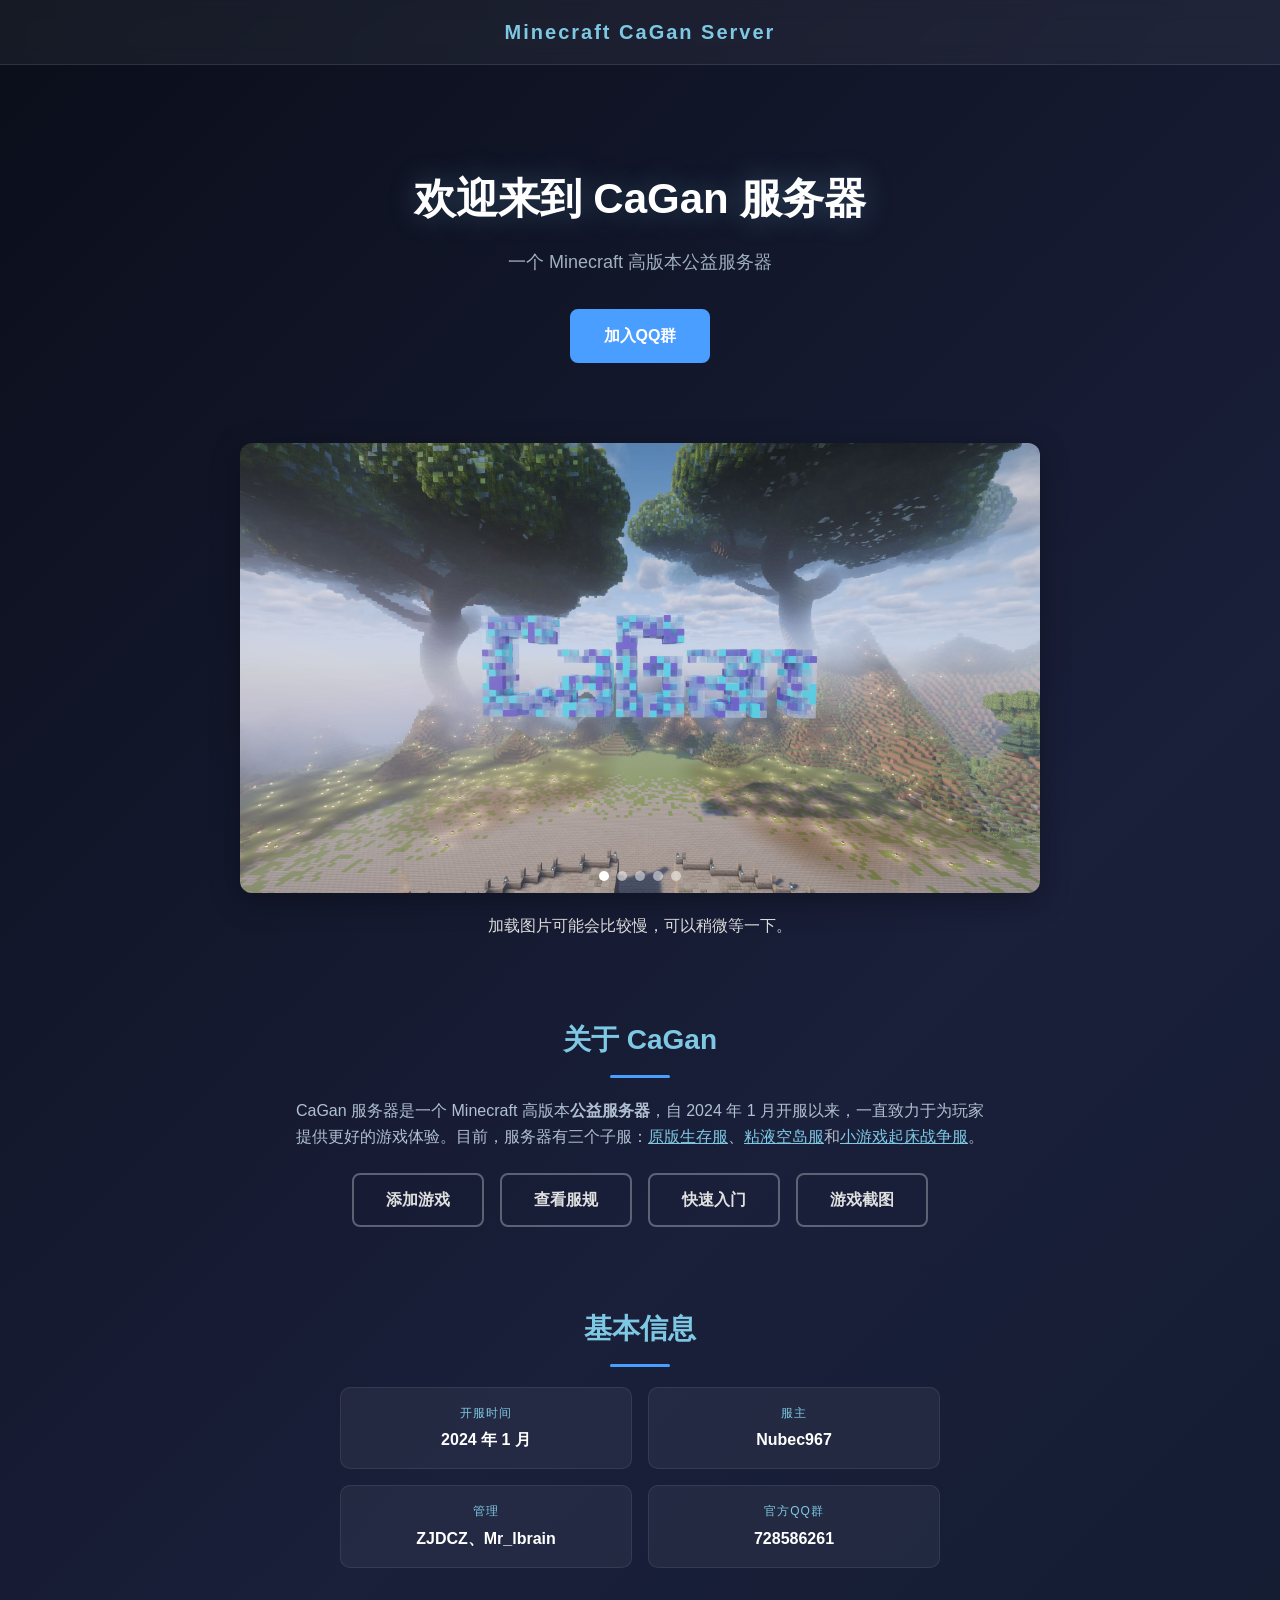
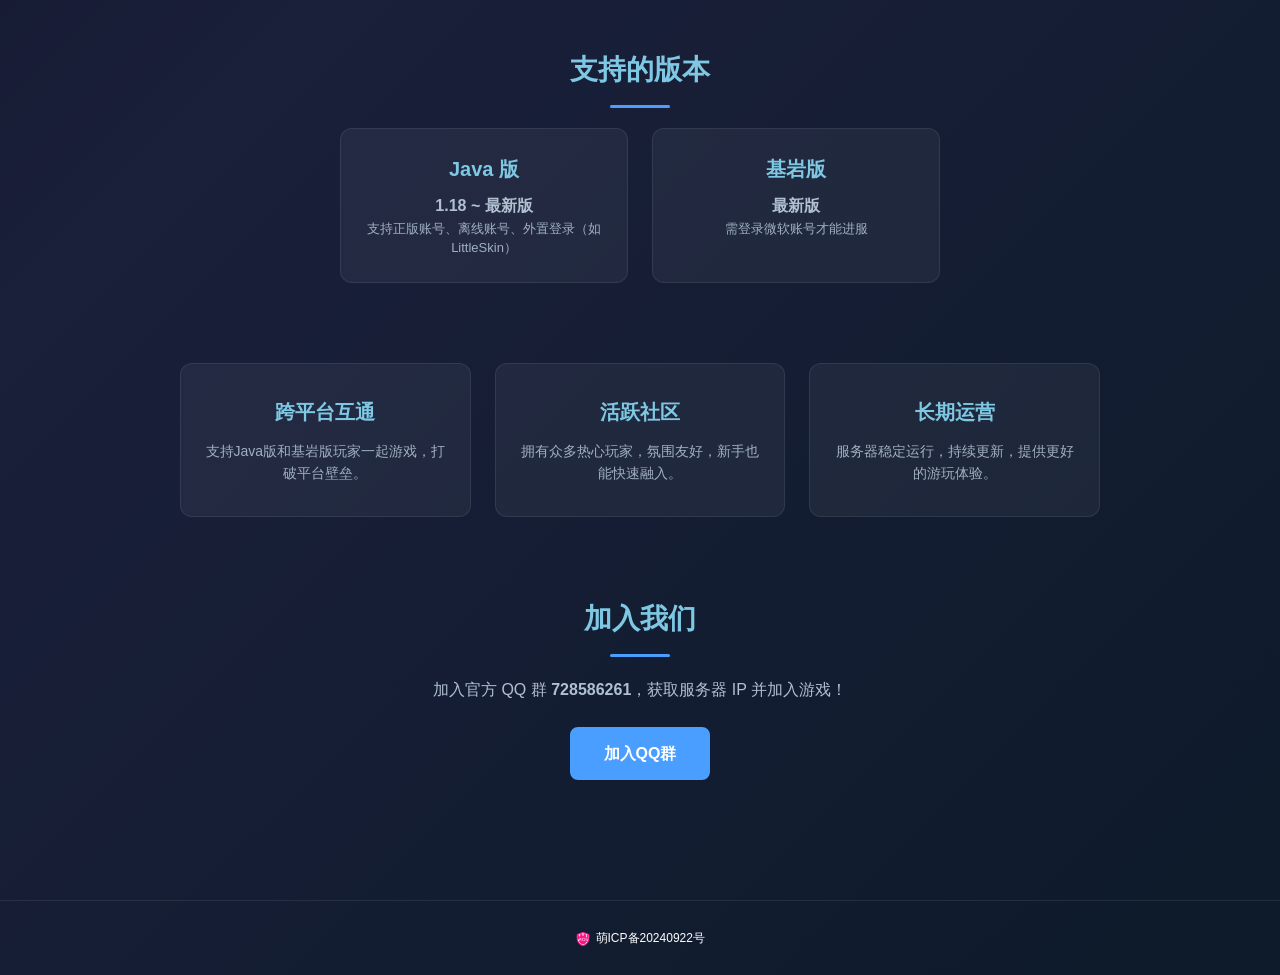
==== commit 3a72f57c: "Add Tip Text for Loading Pictures" ====
--- a/index.html
+++ b/index.html
@@ -54,6 +54,8 @@
                     <span class="dot"></span>
                 </div>
             </div>
+
+            <p style="text-align: center; margin-top: 20px;">加载图片可能会比较慢，可以稍微等一下。</p>
         </div>
 
         <div class="section">
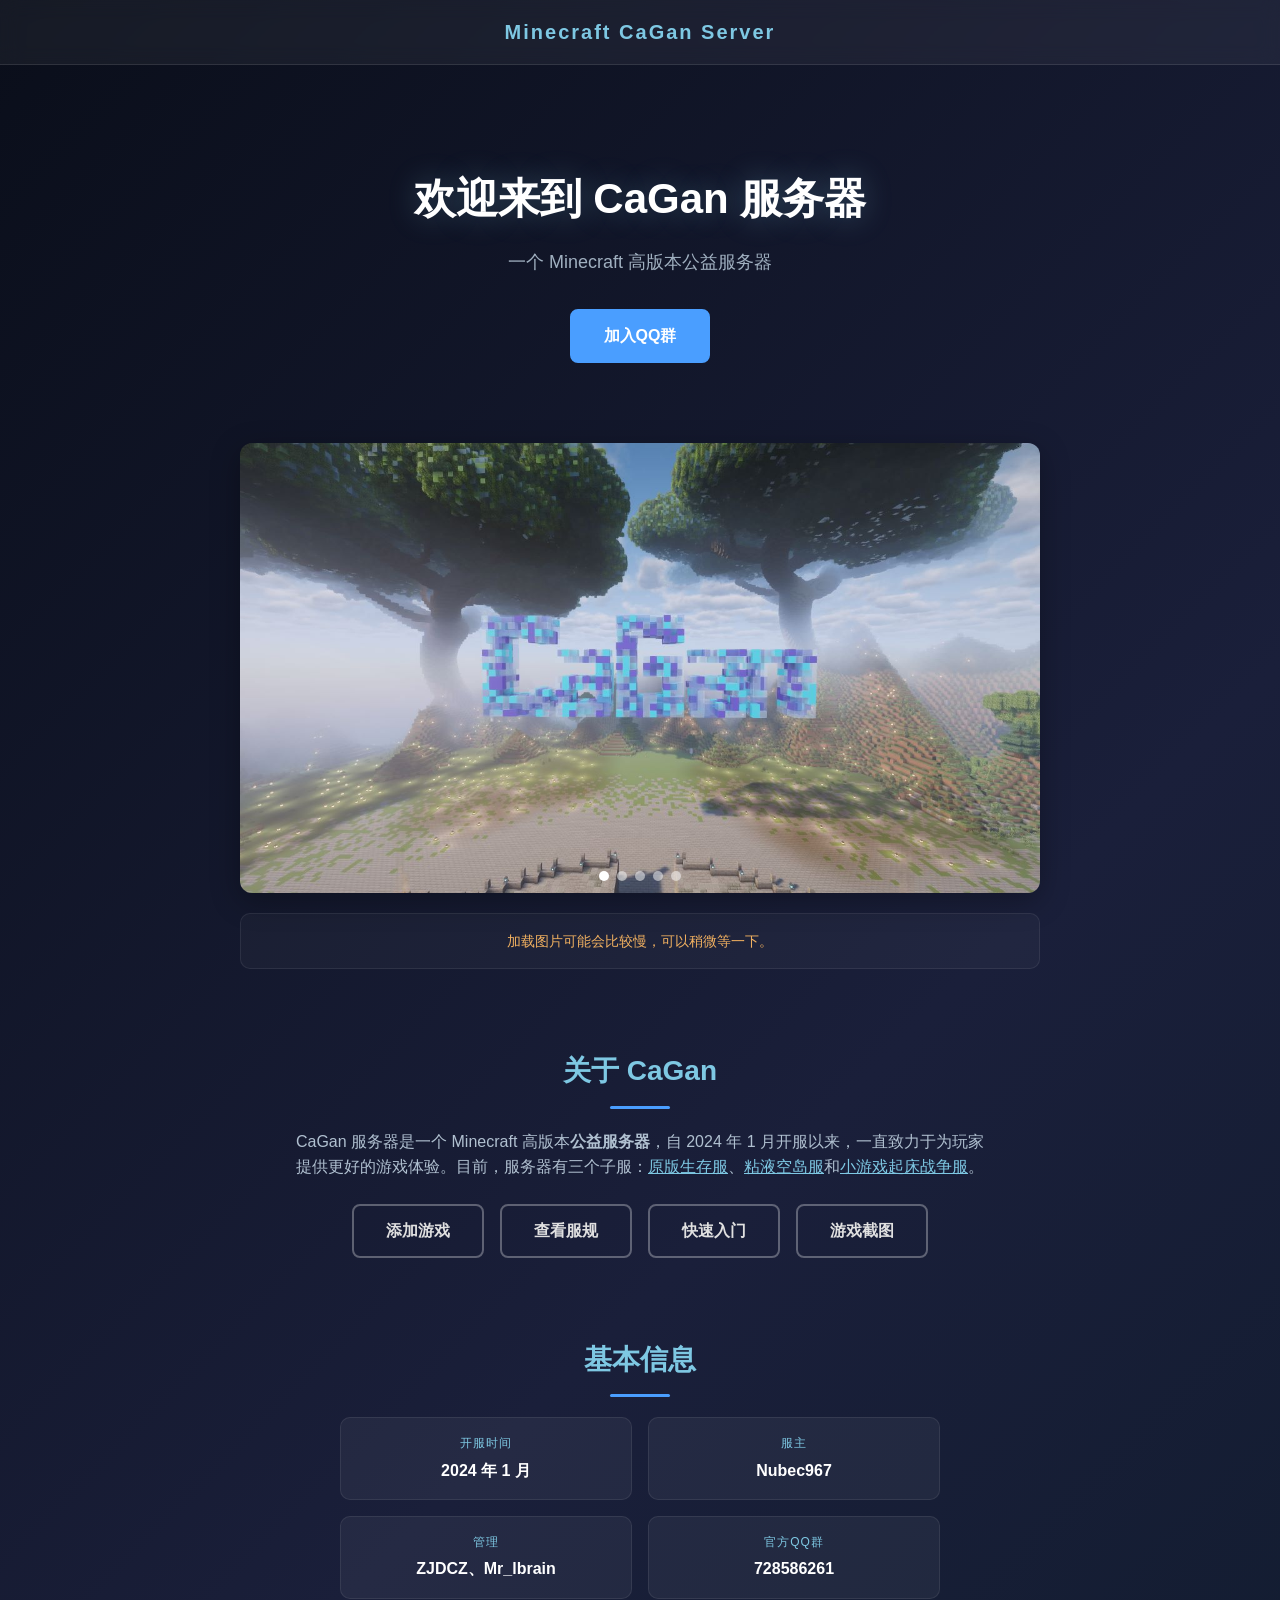
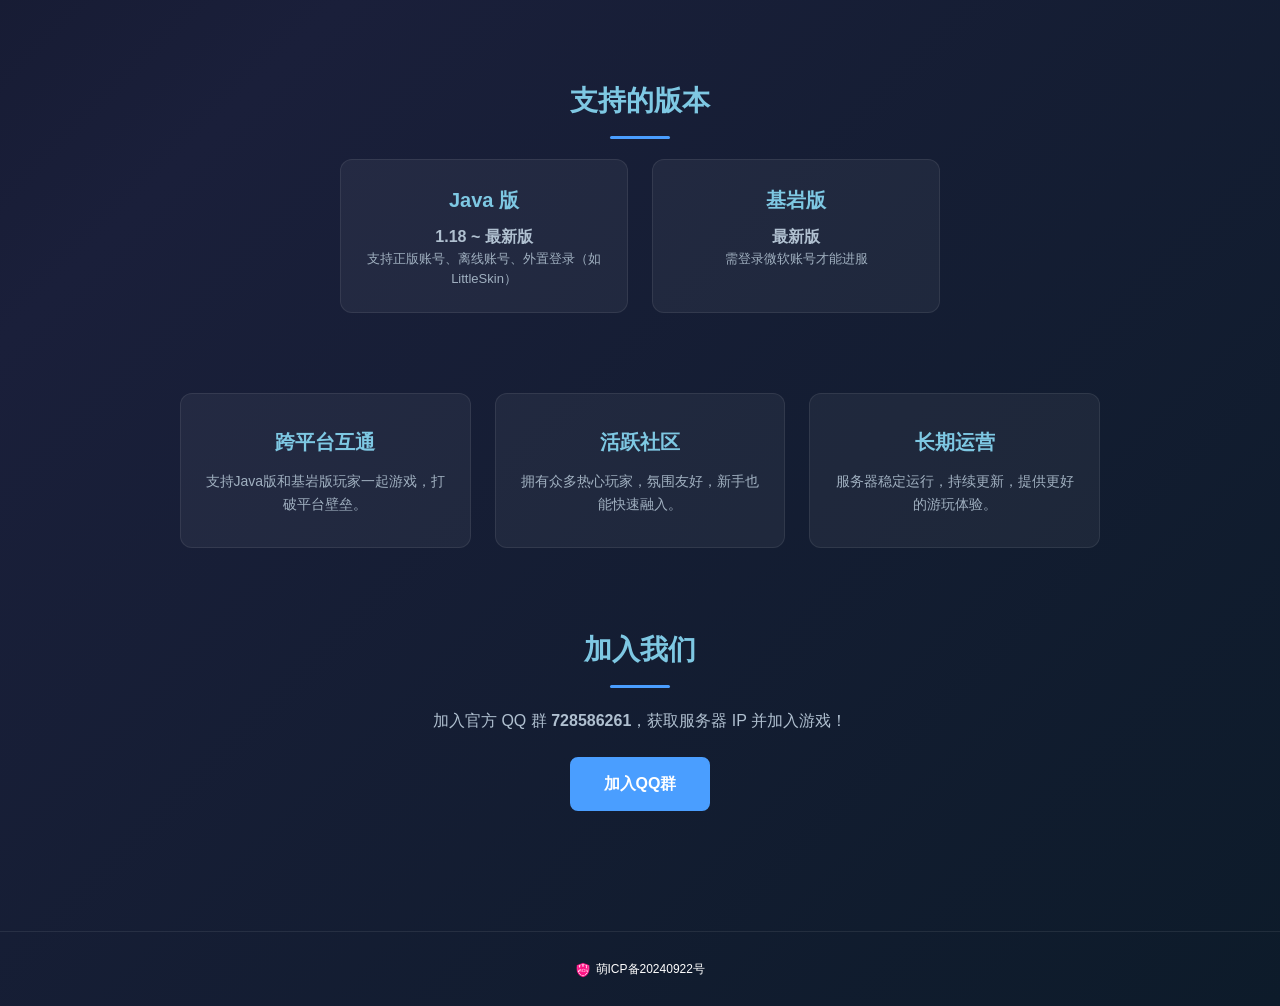
==== commit 6fbf7637: "Add Loading Tip for show.html" ====
--- a/index.html
+++ b/index.html
@@ -55,7 +55,9 @@
                 </div>
             </div>
 
-            <p style="text-align: center; margin-top: 20px;">加载图片可能会比较慢，可以稍微等一下。</p>
+            <div style="max-width: 800px; margin: 20px auto 0; padding: 16px 20px; background: rgba(255, 255, 255, 0.03); border: 1px solid rgba(255, 255, 255, 0.08); border-radius: 10px; text-align: center;">
+                <p style="color: #f0b060; font-size: 14px;">加载图片可能会比较慢，可以稍微等一下。</p>
+            </div>
         </div>
 
         <div class="section">
--- a/style.css
+++ b/style.css
@@ -495,7 +495,7 @@
     background: rgba(0, 0, 0, 0.3);
     border-radius: 12px;
     overflow: hidden;
-    aspect-ratio: 16 / 9;
+    aspect-ratio: 16 / 10;
     display: flex;
     align-items: center;
     justify-content: center;
@@ -512,6 +512,25 @@
 
 .gallery-viewer img.loaded {
     opacity: 1;
+}
+
+.gallery-loading {
+    position: absolute;
+    top: 0;
+    left: 0;
+    right: 0;
+    bottom: 0;
+    display: flex;
+    align-items: center;
+    justify-content: center;
+    color: #a0b0c0;
+    font-size: 15px;
+    pointer-events: none;
+    transition: opacity 0.3s ease;
+}
+
+.gallery-loading.hidden {
+    opacity: 0;
 }
 
 .gallery-nav {
